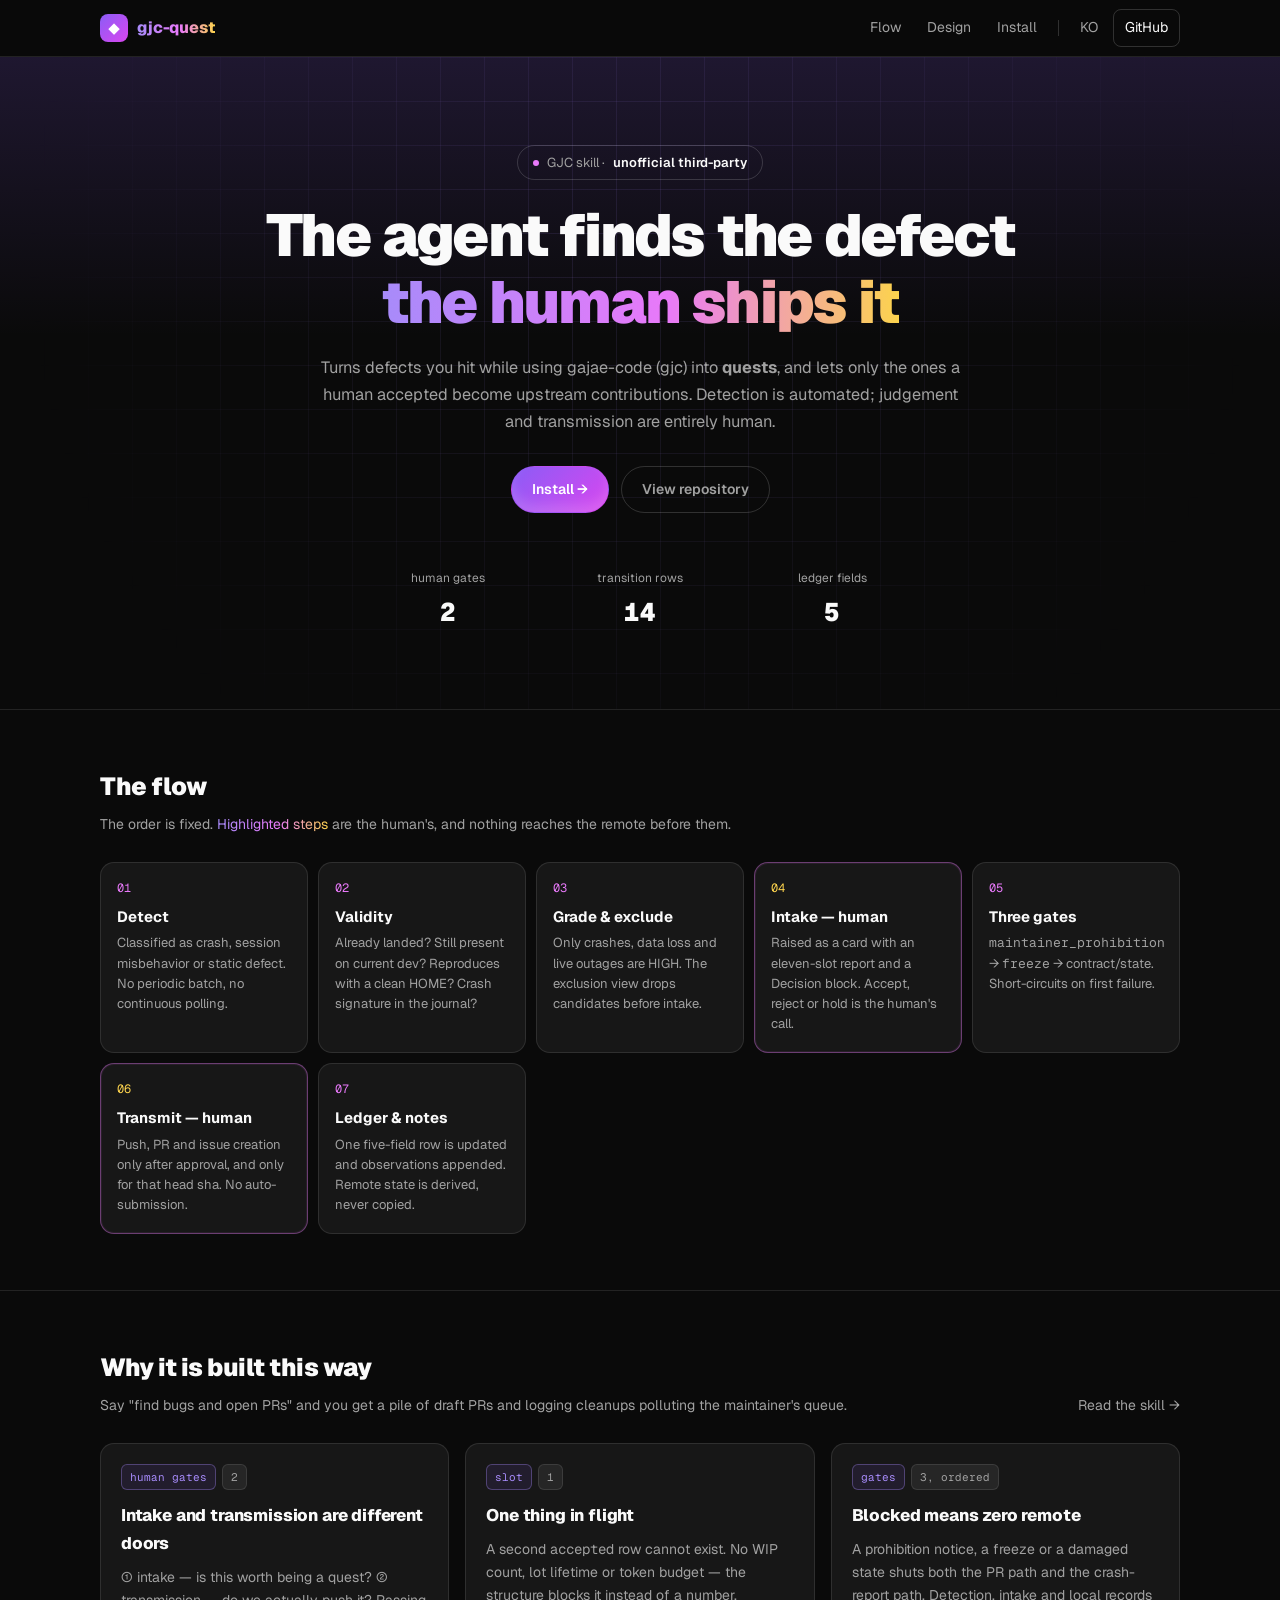
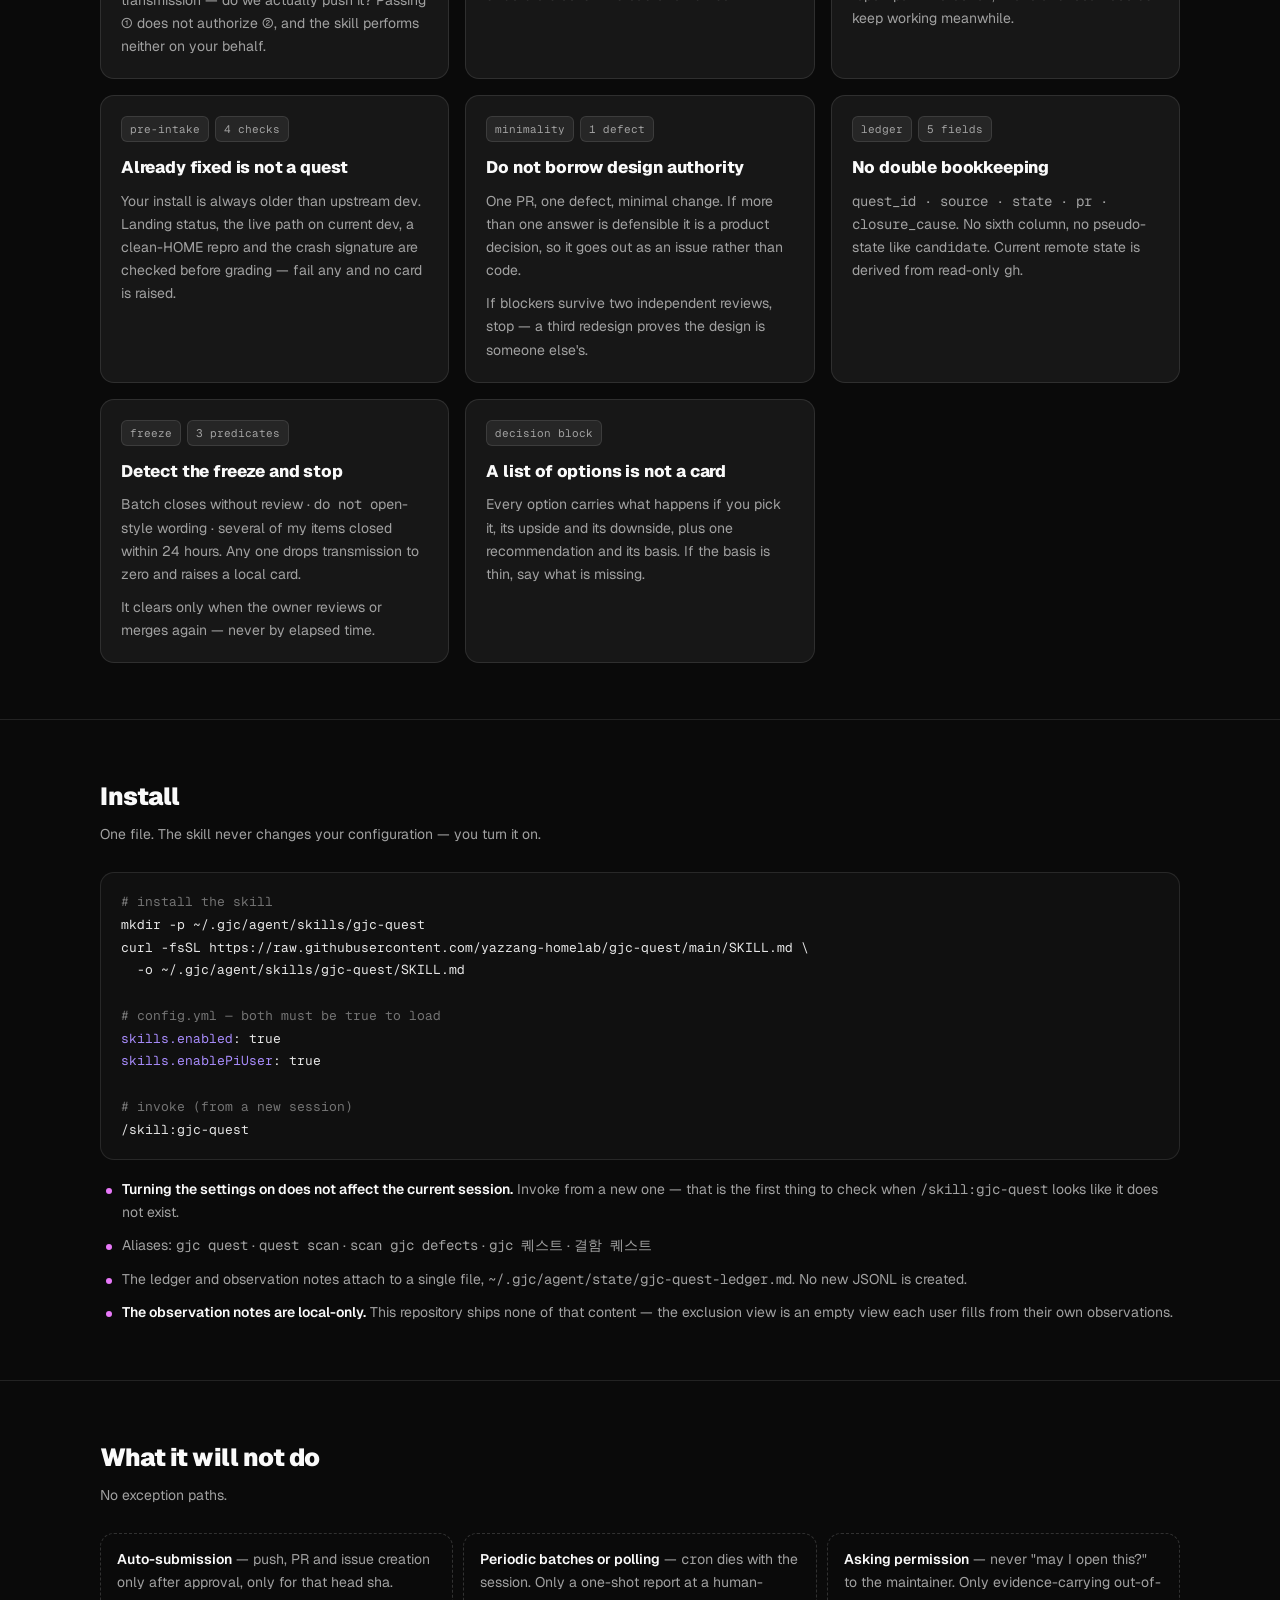
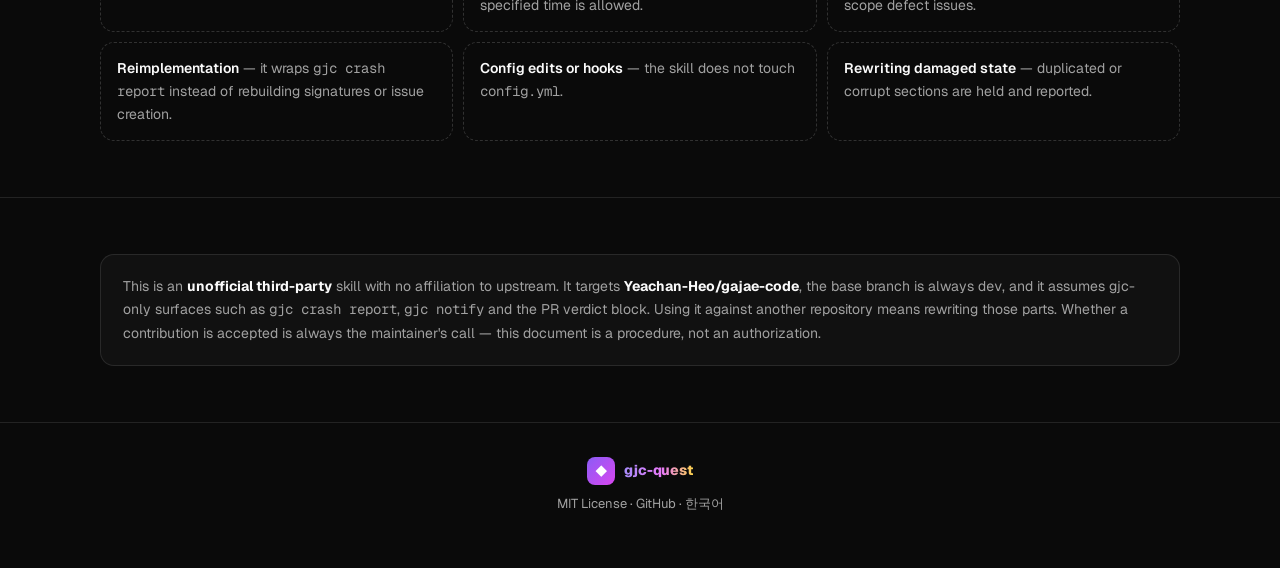
==== site/en/index.html @ 893138f9 "영문 README 추가, 소개 사이트(ko/en)와 Pages 배포 워크플로 추가" ====
<!DOCTYPE html>
<html lang="en">
<head>
<meta charset="utf-8" />
<meta name="viewport" content="width=device-width, initial-scale=1" />
<title>gjc-quest — the agent finds the defect, the human ships it</title>
<meta name="description" content="A GJC skill that turns defects you hit while using gajae-code (gjc) into quests, and lets only the ones a human accepted become upstream contributions. Detection is automated, judgement and transmission are human." />
<link rel="canonical" href="https://yazzang-homelab.github.io/gjc-quest/en/" />
<meta property="og:type" content="website" />
<meta property="og:title" content="gjc-quest" />
<meta property="og:description" content="The agent finds the defect, the human ships it." />
<meta property="og:url" content="https://yazzang-homelab.github.io/gjc-quest/en/" />
<link rel="icon" href="../favicon.svg" type="image/svg+xml" />
<link rel="preconnect" href="https://fonts.googleapis.com" />
<link rel="preconnect" href="https://fonts.gstatic.com" crossorigin />
<link href="https://fonts.googleapis.com/css2?family=Geist:wght@400;600;700;800;900&family=Geist+Mono:wght@400;500&display=swap" rel="stylesheet" />
<link rel="stylesheet" href="../styles.css" />
</head>
<body>

<nav class="nav">
  <div class="nav-in">
    <a class="brand" href="#top">
      <span class="brand-mark">◆</span>
      <span class="grad">gjc-quest</span>
    </a>
    <div class="nav-links">
      <a href="#flow">Flow</a>
      <a href="#why" class="hide-sm">Design</a>
      <a href="#install">Install</a>
      <span class="nav-sep"></span>
      <a href="../">KO</a>
      <a class="ghost" href="https://github.com/yazzang-homelab/gjc-quest">GitHub</a>
    </div>
  </div>
</nav>

<header class="hero" id="top">
  <div class="hero-grid"></div>
  <div class="hero-glow"></div>
  <div class="hero-in">
    <span class="pill"><span class="dot"></span> GJC skill · <b>unofficial third-party</b></span>
    <h1>The agent finds the defect<br /><span class="grad">the human ships it</span></h1>
    <p class="lede">
      Turns defects you hit while using gajae-code (gjc) into <b>quests</b>, and lets only the
      ones a human accepted become upstream contributions. Detection is automated; judgement
      and transmission are entirely human.
    </p>
    <div class="cta">
      <a class="btn btn-primary" href="#install">Install →</a>
      <a class="btn btn-ghost" href="https://github.com/yazzang-homelab/gjc-quest">View repository</a>
    </div>
    <div class="stats">
      <div>
        <div class="stat-k">human gates</div>
        <div class="stat-v tabular">2</div>
      </div>
      <div>
        <div class="stat-k">transition rows</div>
        <div class="stat-v tabular">14</div>
      </div>
      <div>
        <div class="stat-k">ledger fields</div>
        <div class="stat-v tabular">5</div>
      </div>
    </div>
  </div>
</header>

<section class="band" id="flow">
  <div class="sec">
    <div class="sec-head">
      <div>
        <h2>The flow</h2>
        <p>The order is fixed. <span class="grad">Highlighted steps</span> are the human's, and nothing reaches the remote before them.</p>
      </div>
    </div>
    <div class="flow">
      <div class="step">
        <div class="n">01</div>
        <h3>Detect</h3>
        <p>Classified as crash, session misbehavior or static defect. No periodic batch, no continuous polling.</p>
      </div>
      <div class="step">
        <div class="n">02</div>
        <h3>Validity</h3>
        <p>Already landed? Still present on current dev? Reproduces with a clean HOME? Crash signature in the journal?</p>
      </div>
      <div class="step">
        <div class="n">03</div>
        <h3>Grade &amp; exclude</h3>
        <p>Only crashes, data loss and live outages are HIGH. The exclusion view drops candidates before intake.</p>
      </div>
      <div class="step human">
        <div class="n">04</div>
        <h3>Intake — human</h3>
        <p>Raised as a card with an eleven-slot report and a Decision block. Accept, reject or hold is the human's call.</p>
      </div>
      <div class="step">
        <div class="n">05</div>
        <h3>Three gates</h3>
        <p><span class="mono">maintainer_prohibition</span> → <span class="mono">freeze</span> → contract/state. Short-circuits on first failure.</p>
      </div>
      <div class="step human">
        <div class="n">06</div>
        <h3>Transmit — human</h3>
        <p>Push, PR and issue creation only after approval, and only for that head sha. No auto-submission.</p>
      </div>
      <div class="step">
        <div class="n">07</div>
        <h3>Ledger &amp; notes</h3>
        <p>One five-field row is updated and observations appended. Remote state is derived, never copied.</p>
      </div>
    </div>
  </div>
</section>

<section class="band" id="why">
  <div class="sec">
    <div class="sec-head">
      <div>
        <h2>Why it is built this way</h2>
        <p>Say "find bugs and open PRs" and you get a pile of draft PRs and logging cleanups polluting the maintainer's queue.</p>
      </div>
      <a href="https://github.com/yazzang-homelab/gjc-quest/blob/main/SKILL.md">Read the skill →</a>
    </div>
    <div class="cards">
      <div class="card">
        <div class="badges"><span class="badge hot">human gates</span><span class="badge">2</span></div>
        <h3>Intake and transmission are different doors</h3>
        <p>① intake — is this worth being a quest? ② transmission — do we actually push it? Passing ① does not authorize ②, and the skill performs neither on your behalf.</p>
      </div>
      <div class="card">
        <div class="badges"><span class="badge hot">slot</span><span class="badge">1</span></div>
        <h3>One thing in flight</h3>
        <p>A second <span class="mono">accepted</span> row cannot exist. No WIP count, lot lifetime or token budget — the structure blocks it instead of a number.</p>
      </div>
      <div class="card">
        <div class="badges"><span class="badge hot">gates</span><span class="badge">3, ordered</span></div>
        <h3>Blocked means zero remote</h3>
        <p>A prohibition notice, a freeze or a damaged state shuts both the PR path and the crash-report path. Detection, intake and local records keep working meanwhile.</p>
      </div>
      <div class="card">
        <div class="badges"><span class="badge">pre-intake</span><span class="badge">4 checks</span></div>
        <h3>Already fixed is not a quest</h3>
        <p>Your install is always older than upstream <span class="mono">dev</span>. Landing status, the live path on current dev, a clean-HOME repro and the crash signature are checked before grading — fail any and no card is raised.</p>
      </div>
      <div class="card">
        <div class="badges"><span class="badge">minimality</span><span class="badge">1 defect</span></div>
        <h3>Do not borrow design authority</h3>
        <p>One PR, one defect, minimal change. If more than one answer is defensible it is a product decision, so it goes out as an issue rather than code.</p>
        <p>If blockers survive two independent reviews, stop — a third redesign proves the design is someone else's.</p>
      </div>
      <div class="card">
        <div class="badges"><span class="badge">ledger</span><span class="badge">5 fields</span></div>
        <h3>No double bookkeeping</h3>
        <p><span class="mono">quest_id · source · state · pr · closure_cause</span>. No sixth column, no pseudo-state like <span class="mono">candidate</span>. Current remote state is derived from read-only <span class="mono">gh</span>.</p>
      </div>
      <div class="card">
        <div class="badges"><span class="badge">freeze</span><span class="badge">3 predicates</span></div>
        <h3>Detect the freeze and stop</h3>
        <p>Batch closes without review · <span class="mono">do not open</span>-style wording · several of my items closed within 24 hours. Any one drops transmission to zero and raises a local card.</p>
        <p>It clears only when the owner reviews or merges again — never by elapsed time.</p>
      </div>
      <div class="card">
        <div class="badges"><span class="badge">decision block</span></div>
        <h3>A list of options is not a card</h3>
        <p>Every option carries what happens if you pick it, its upside and its downside, plus one recommendation and its basis. If the basis is thin, say what is missing.</p>
      </div>
    </div>
  </div>
</section>

<section class="band" id="install">
  <div class="sec">
    <div class="sec-head">
      <div>
        <h2>Install</h2>
        <p>One file. The skill never changes your configuration — you turn it on.</p>
      </div>
    </div>
<pre><span class="c"># install the skill</span>
mkdir -p ~/.gjc/agent/skills/gjc-quest
curl -fsSL https://raw.githubusercontent.com/yazzang-homelab/gjc-quest/main/SKILL.md \
  -o ~/.gjc/agent/skills/gjc-quest/SKILL.md

<span class="c"># config.yml — both must be true to load</span>
<span class="k">skills.enabled</span>: true
<span class="k">skills.enablePiUser</span>: true

<span class="c"># invoke (from a new session)</span>
/skill:gjc-quest</pre>
    <ul class="notes">
      <li><b>Turning the settings on does not affect the current session.</b> Invoke from a new one — that is the first thing to check when <span class="mono">/skill:gjc-quest</span> looks like it does not exist.</li>
      <li>Aliases: <span class="mono">gjc quest</span> · <span class="mono">quest scan</span> · <span class="mono">scan gjc defects</span> · <span class="mono">gjc 퀘스트</span> · <span class="mono">결함 퀘스트</span></li>
      <li>The ledger and observation notes attach to a single file, <span class="mono">~/.gjc/agent/state/gjc-quest-ledger.md</span>. No new JSONL is created.</li>
      <li><b>The observation notes are local-only.</b> This repository ships none of that content — the exclusion view is an empty view each user fills from their own observations.</li>
    </ul>
  </div>
</section>

<section class="band">
  <div class="sec">
    <div class="sec-head">
      <div>
        <h2>What it will not do</h2>
        <p>No exception paths.</p>
      </div>
    </div>
    <div class="nope">
      <div><b>Auto-submission</b> — push, PR and issue creation only after approval, only for that head sha.</div>
      <div><b>Periodic batches or polling</b> — <span class="mono">cron</span> dies with the session. Only a one-shot report at a human-specified time is allowed.</div>
      <div><b>Asking permission</b> — never "may I open this?" to the maintainer. Only evidence-carrying out-of-scope defect issues.</div>
      <div><b>Reimplementation</b> — it wraps <span class="mono">gjc crash report</span> instead of rebuilding signatures or issue creation.</div>
      <div><b>Config edits or hooks</b> — the skill does not touch <span class="mono">config.yml</span>.</div>
      <div><b>Rewriting damaged state</b> — duplicated or corrupt sections are held and reported.</div>
    </div>
  </div>
</section>

<section class="band">
  <div class="sec">
    <div class="disclaim">
      This is an <b>unofficial third-party</b> skill with no affiliation to upstream.
      It targets <b>Yeachan-Heo/gajae-code</b>, the base branch is always <span class="mono">dev</span>,
      and it assumes gjc-only surfaces such as <span class="mono">gjc crash report</span>,
      <span class="mono">gjc notify</span> and the PR verdict block.
      Using it against another repository means rewriting those parts.
      Whether a contribution is accepted is always the maintainer's call — this document is a
      procedure, not an authorization.
    </div>
  </div>
</section>

<footer>
  <div class="brand"><span class="brand-mark">◆</span> <span class="grad">gjc-quest</span></div>
  MIT License · <a href="https://github.com/yazzang-homelab/gjc-quest">GitHub</a> ·
  <a href="../">한국어</a>
</footer>

</body>
</html>
---- site/styles.css ----
/* gjc-quest — intro site
   Visual language: dark neutral base, violet→fuchsia→amber gradient accents,
   Geist / Geist Mono, blurred sticky nav, masked grid backdrop. */

:root {
  --background: #0a0a0a;
  --foreground: #fafafa;
  --card: #171717;
  --muted: #262626;
  --muted-foreground: #a1a1a1;
  --border: rgba(255, 255, 255, 0.1);
  --border-strong: rgba(255, 255, 255, 0.16);
  --violet: #a78bfa;
  --fuchsia: #e879f9;
  --amber: #fcd34d;
  --radius: 14px;
  --sans: "Geist", ui-sans-serif, system-ui, -apple-system, "Segoe UI", Roboto,
    "Apple SD Gothic Neo", "Malgun Gothic", "Noto Sans KR", sans-serif;
  --mono: "Geist Mono", ui-monospace, SFMono-Regular, Menlo, Consolas, monospace;
}

* { box-sizing: border-box; }

html { scroll-behavior: smooth; }

body {
  margin: 0;
  background: var(--background);
  color: var(--foreground);
  font-family: var(--sans);
  font-size: 16px;
  line-height: 1.65;
  -webkit-font-smoothing: antialiased;
  text-rendering: optimizeLegibility;
}

a { color: inherit; text-decoration: none; }

code, pre, .mono, .tabular { font-family: var(--mono); }

.wrap { margin: 0 auto; max-width: 1120px; padding: 0 20px; }

.grad {
  background: linear-gradient(to right, var(--violet), var(--fuchsia) 55%, var(--amber));
  -webkit-background-clip: text;
  background-clip: text;
  color: transparent;
}

/* ---------- nav ---------- */

.nav {
  position: sticky;
  top: 0;
  z-index: 50;
  width: 100%;
  border-bottom: 1px solid var(--border);
  background: rgba(10, 10, 10, 0.72);
  backdrop-filter: blur(14px);
  -webkit-backdrop-filter: blur(14px);
}
.nav-in {
  margin: 0 auto;
  display: flex;
  height: 56px;
  max-width: 1120px;
  align-items: center;
  gap: 22px;
  padding: 0 20px;
}
.brand { display: flex; align-items: center; gap: 9px; font-weight: 800; letter-spacing: -0.01em; }
.brand-mark {
  display: grid;
  place-items: center;
  width: 28px;
  height: 28px;
  border-radius: 8px;
  background: linear-gradient(135deg, #8b5cf6, #d946ef);
  color: #fff;
  font-size: 15px;
}
.nav-links { display: flex; align-items: center; gap: 4px; margin-left: auto; font-size: 14px; }
.nav-links a {
  padding: 6px 11px;
  border-radius: 8px;
  color: var(--muted-foreground);
  transition: color 0.15s ease, background 0.15s ease;
}
.nav-links a:hover { color: var(--foreground); background: var(--muted); }
.nav-links a.ghost { border: 1px solid var(--border-strong); color: var(--foreground); }
.nav-sep { width: 1px; height: 16px; background: var(--border-strong); margin: 0 6px; }

/* ---------- hero ---------- */

.hero { position: relative; overflow: hidden; border-bottom: 1px solid var(--border); }
.hero-grid {
  pointer-events: none;
  position: absolute;
  inset: 0;
  background-image:
    linear-gradient(to right, rgba(167, 139, 250, 0.12) 1px, transparent 1px),
    linear-gradient(to bottom, rgba(167, 139, 250, 0.12) 1px, transparent 1px);
  background-size: 44px 44px;
  -webkit-mask-image: radial-gradient(620px circle at 50% 30%, #fff, transparent);
  mask-image: radial-gradient(620px circle at 50% 30%, #fff, transparent);
}
.hero-glow {
  pointer-events: none;
  position: absolute;
  inset: 0 0 auto 0;
  height: 280px;
  background: linear-gradient(to bottom, rgba(139, 92, 246, 0.16), transparent);
}
.hero-in { position: relative; margin: 0 auto; max-width: 1120px; padding: 88px 20px 76px; text-align: center; }

.pill {
  display: inline-flex;
  align-items: center;
  gap: 8px;
  margin-bottom: 22px;
  padding: 6px 15px;
  border: 1px solid var(--border-strong);
  border-radius: 999px;
  font-size: 13px;
  color: var(--muted-foreground);
}
.pill b { color: var(--foreground); font-weight: 600; }
.pill .dot { width: 6px; height: 6px; border-radius: 999px; background: var(--fuchsia); }

h1 {
  margin: 0 auto;
  max-width: 860px;
  font-size: clamp(2.1rem, 6vw, 3.7rem);
  font-weight: 900;
  line-height: 1.12;
  letter-spacing: -0.03em;
}
.lede {
  margin: 20px auto 0;
  max-width: 640px;
  color: var(--muted-foreground);
  font-size: 1.02rem;
}
.cta { margin-top: 30px; display: flex; justify-content: center; align-items: center; gap: 12px; flex-wrap: wrap; }
.btn {
  display: inline-flex;
  align-items: center;
  gap: 8px;
  padding: 11px 20px;
  border-radius: 999px;
  font-size: 14px;
  font-weight: 600;
  border: 1px solid transparent;
  transition: transform 0.15s ease, box-shadow 0.15s ease, background 0.15s ease, color 0.15s ease;
}
.btn-primary {
  background: linear-gradient(135deg, #8b5cf6, #d946ef);
  color: #fff;
  box-shadow: inset 0 -8px 12px rgba(255, 255, 255, 0.14);
}
.btn-primary:hover { transform: translateY(-1px); box-shadow: inset 0 -6px 12px rgba(255, 255, 255, 0.24), 0 8px 26px rgba(168, 85, 247, 0.3); }
.btn-ghost { border-color: var(--border-strong); color: var(--muted-foreground); }
.btn-ghost:hover { background: var(--muted); color: var(--foreground); }

.stats { margin: 56px auto 0; display: grid; max-width: 560px; grid-template-columns: repeat(3, 1fr); gap: 16px; }
.stat-k { font-size: 12px; color: var(--muted-foreground); }
.stat-v { margin-top: 2px; font-size: 1.6rem; font-weight: 900; letter-spacing: 0.02em; }
.stat-v .unit { margin-left: 3px; font-size: 0.95rem; font-weight: 700; color: var(--muted-foreground); }

/* ---------- sections ---------- */

section.band { border-bottom: 1px solid var(--border); }
.sec { margin: 0 auto; max-width: 1120px; padding: 56px 20px; }
.sec-head { display: flex; align-items: flex-end; justify-content: space-between; gap: 16px; margin-bottom: 26px; }
.sec-head h2 { margin: 0; font-size: 1.55rem; font-weight: 900; letter-spacing: -0.02em; }
.sec-head p { margin: 6px 0 0; font-size: 14px; color: var(--muted-foreground); }
.sec-head a { font-size: 14px; color: var(--muted-foreground); white-space: nowrap; }
.sec-head a:hover { color: var(--foreground); }

.flow { display: grid; gap: 10px; grid-template-columns: repeat(auto-fit, minmax(180px, 1fr)); }
.step {
  position: relative;
  border: 1px solid var(--border);
  border-radius: var(--radius);
  background: var(--card);
  padding: 16px 16px 18px;
}
.step .n {
  font-family: var(--mono);
  font-size: 12px;
  color: var(--fuchsia);
}
.step h3 { margin: 6px 0 4px; font-size: 15px; font-weight: 700; }
.step p { margin: 0; font-size: 13px; color: var(--muted-foreground); line-height: 1.55; }
.step.human { border-color: rgba(232, 121, 249, 0.4); box-shadow: 0 0 0 1px rgba(232, 121, 249, 0.08) inset; }
.step.human .n { color: var(--amber); }

.cards { display: grid; gap: 16px; grid-template-columns: repeat(auto-fit, minmax(310px, 1fr)); }
.card {
  border: 1px solid var(--border);
  border-radius: var(--radius);
  background: var(--card);
  padding: 20px;
  transition: border-color 0.15s ease, transform 0.15s ease;
}
.card:hover { border-color: var(--border-strong); transform: translateY(-2px); }
.card .badges { display: flex; gap: 6px; margin-bottom: 12px; flex-wrap: wrap; }
.badge {
  font-family: var(--mono);
  font-size: 11px;
  padding: 3px 8px;
  border-radius: 6px;
  background: var(--muted);
  color: var(--muted-foreground);
  border: 1px solid var(--border);
}
.badge.hot { color: var(--violet); border-color: rgba(167, 139, 250, 0.35); background: rgba(139, 92, 246, 0.1); }
.card h3 { margin: 0 0 8px; font-size: 1.05rem; font-weight: 800; letter-spacing: -0.01em; }
.card p { margin: 0; font-size: 14px; color: var(--muted-foreground); }
.card p + p { margin-top: 10px; }

pre {
  margin: 0;
  overflow-x: auto;
  border: 1px solid var(--border);
  border-radius: var(--radius);
  background: #101010;
  padding: 18px 20px;
  font-size: 13px;
  line-height: 1.75;
  color: #e5e5e5;
}
pre .c { color: #737373; }
pre .k { color: var(--violet); }

.notes { margin: 18px 0 0; padding: 0; list-style: none; display: grid; gap: 10px; }
.notes li { position: relative; padding-left: 22px; font-size: 14px; color: var(--muted-foreground); }
.notes li::before {
  content: "";
  position: absolute;
  left: 6px;
  top: 10px;
  width: 6px;
  height: 6px;
  border-radius: 999px;
  background: var(--fuchsia);
}
.notes li b { color: var(--foreground); font-weight: 600; }

.nope { display: grid; gap: 10px; grid-template-columns: repeat(auto-fit, minmax(280px, 1fr)); }
.nope div {
  border: 1px dashed var(--border-strong);
  border-radius: var(--radius);
  padding: 14px 16px;
  font-size: 14px;
  color: var(--muted-foreground);
}
.nope div b { color: var(--foreground); font-weight: 600; }

.disclaim {
  border: 1px solid var(--border);
  border-radius: var(--radius);
  background: rgba(23, 23, 23, 0.6);
  padding: 20px 22px;
  font-size: 14px;
  color: var(--muted-foreground);
}
.disclaim b { color: var(--foreground); }

footer { padding: 34px 20px 54px; text-align: center; font-size: 13px; color: var(--muted-foreground); }
footer .brand { justify-content: center; margin-bottom: 8px; font-size: 14px; }

@media (max-width: 620px) {
  .nav-links .hide-sm { display: none; }
  .hero-in { padding: 60px 20px 54px; }
  .stats { max-width: 100%; }
  .sec-head { flex-direction: column; align-items: flex-start; }
}
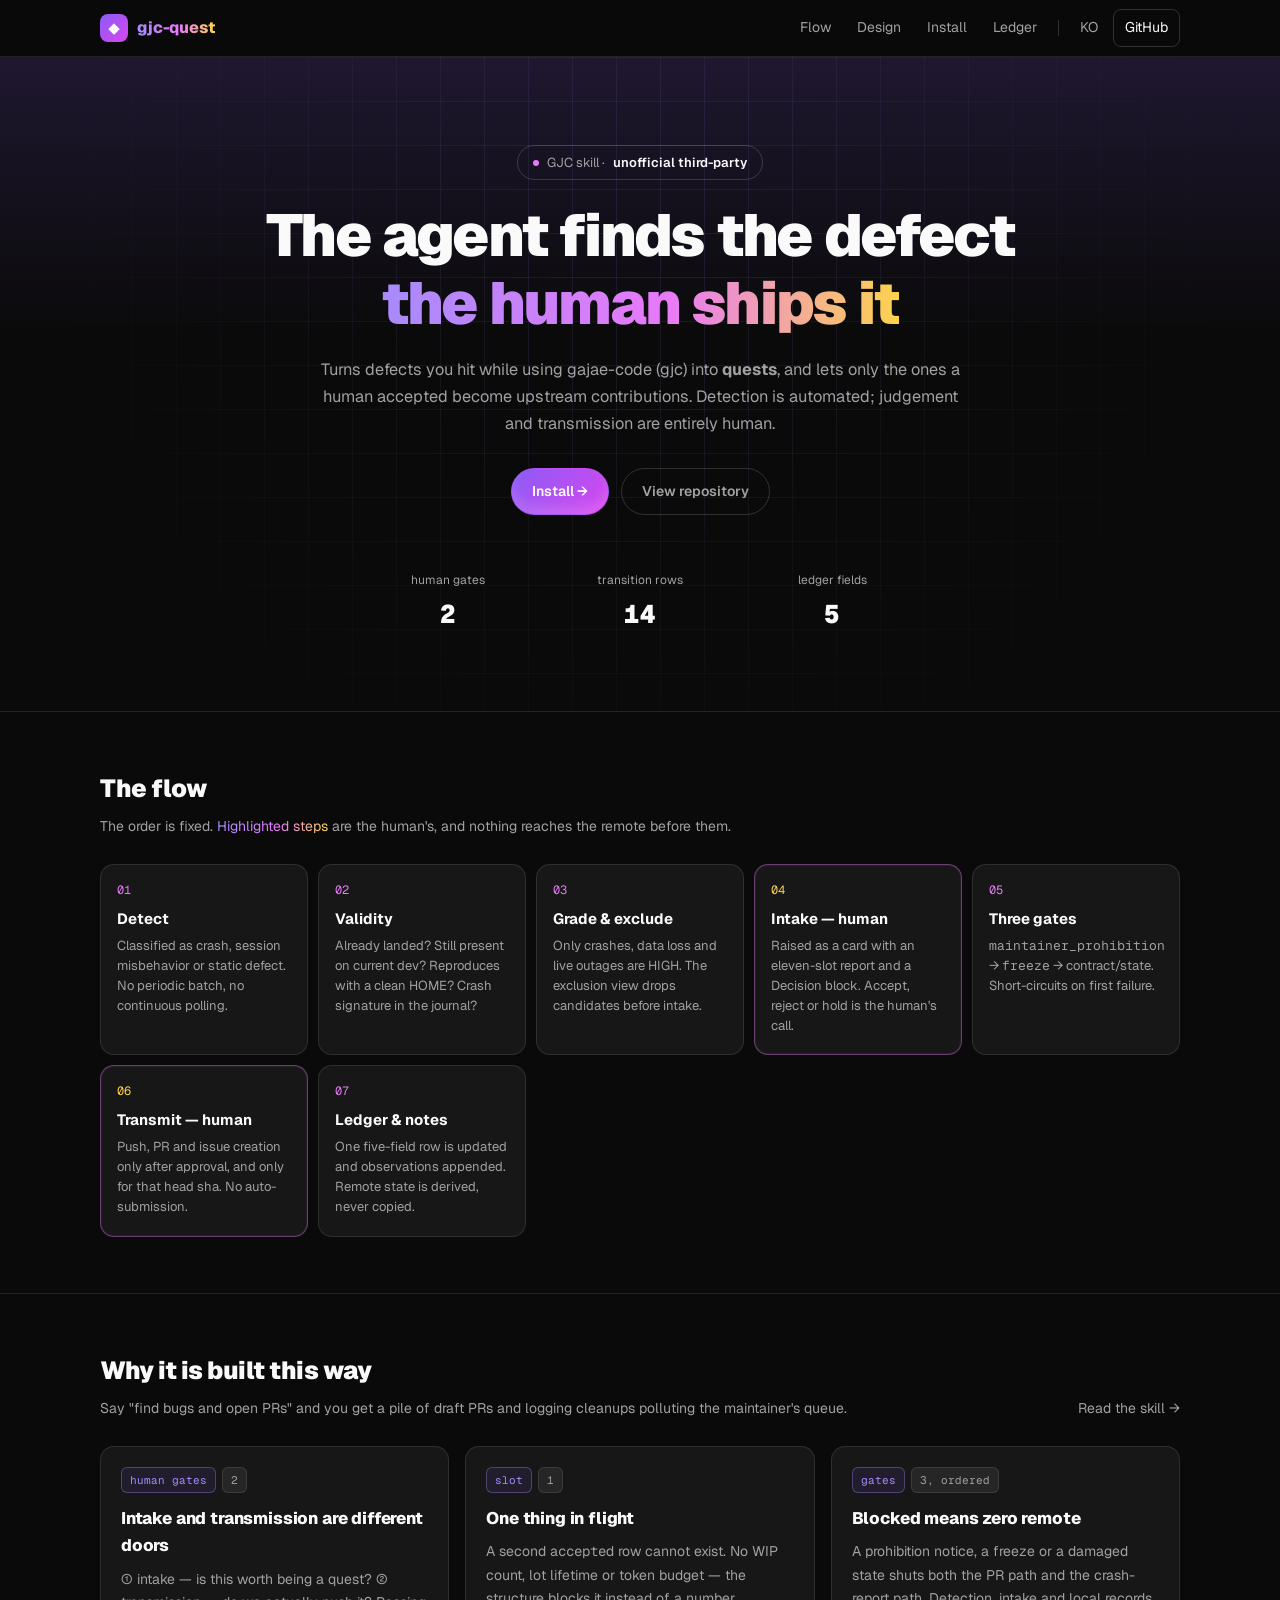
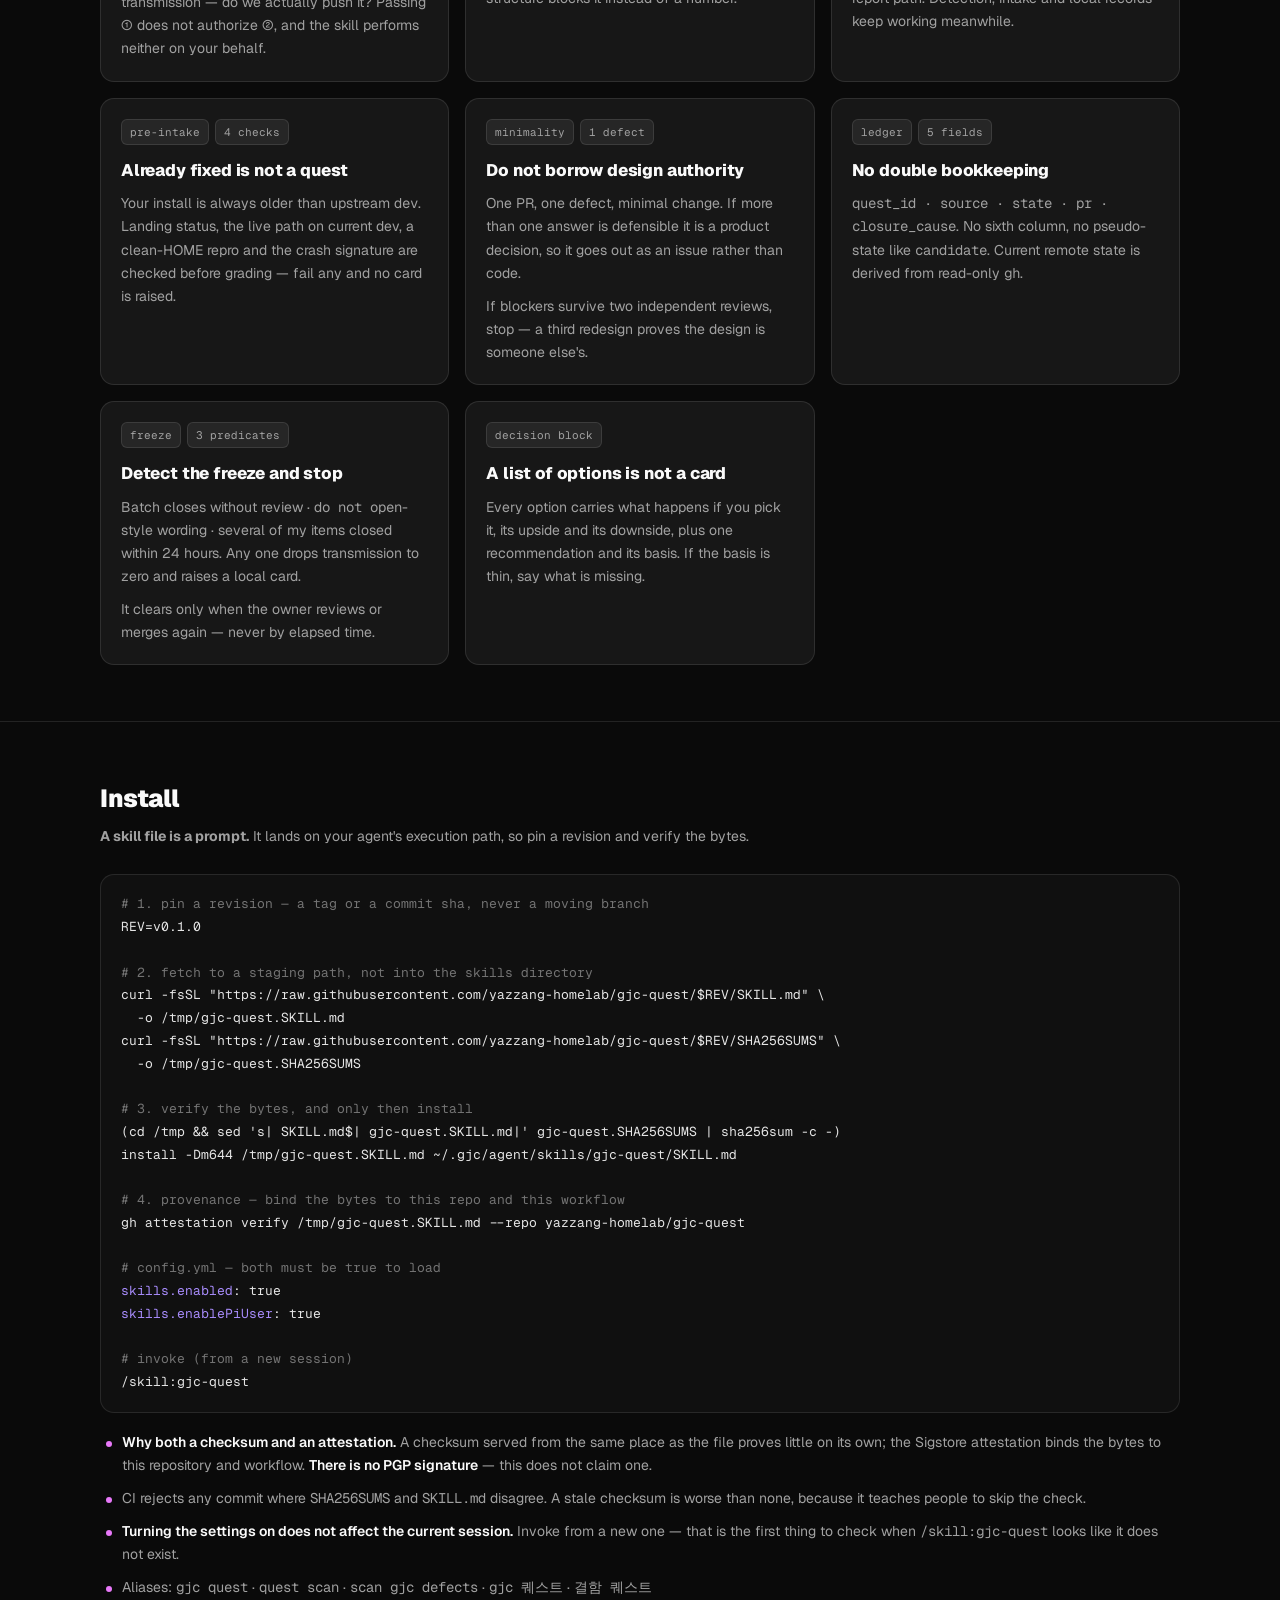
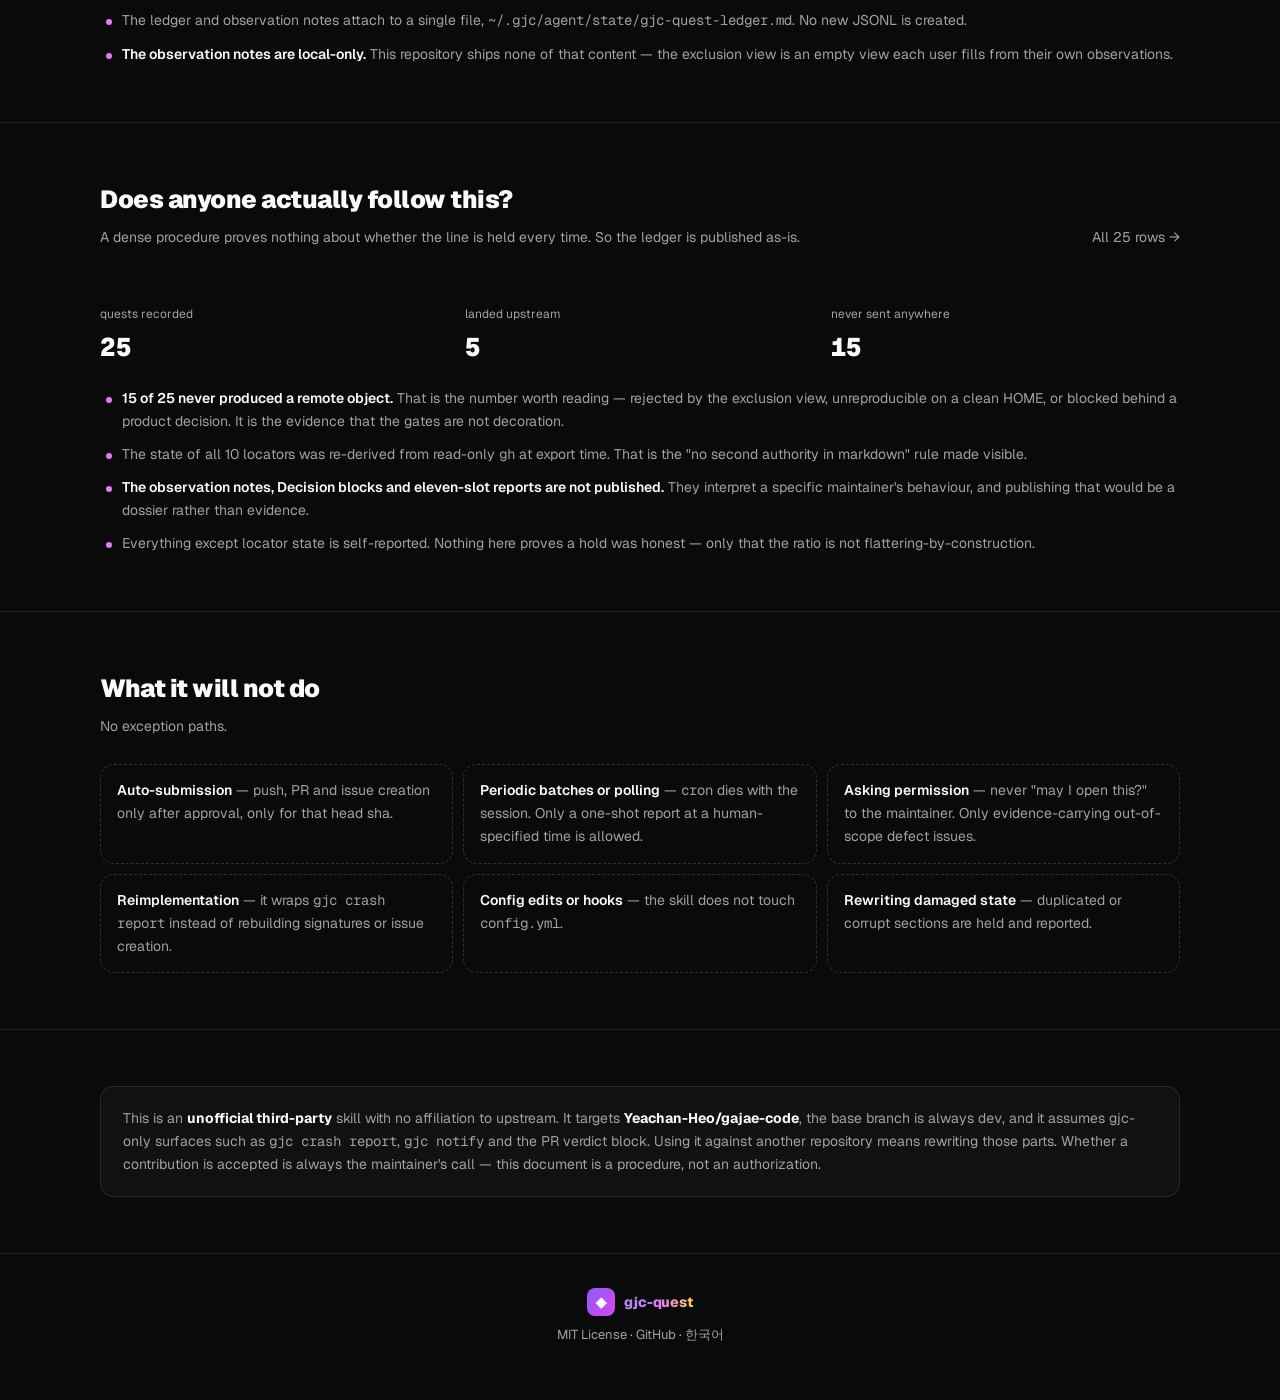
==== commit c6f552b0: "메인테이너 피드백 대응: 설치 공급망 검증과 원장 실물 공개 - SHA256SUMS + Sigstore build provenance attestation(skill.yml), 리" ====
--- a/site/en/index.html
+++ b/site/en/index.html
@@ -25,9 +25,10 @@
       <span class="grad">gjc-quest</span>
     </a>
     <div class="nav-links">
-      <a href="#flow">Flow</a>
-      <a href="#why" class="hide-sm">Design</a>
-      <a href="#install">Install</a>
+      <a href="#flow" class="anchor">Flow</a>
+      <a href="#why" class="anchor hide-sm">Design</a>
+      <a href="#install" class="anchor">Install</a>
+      <a href="#ledger" class="anchor hide-sm">Ledger</a>
       <span class="nav-sep"></span>
       <a href="../">KO</a>
       <a class="ghost" href="https://github.com/yazzang-homelab/gjc-quest">GitHub</a>
@@ -176,13 +177,24 @@
     <div class="sec-head">
       <div>
         <h2>Install</h2>
-        <p>One file. The skill never changes your configuration — you turn it on.</p>
-      </div>
-    </div>
-<pre><span class="c"># install the skill</span>
-mkdir -p ~/.gjc/agent/skills/gjc-quest
-curl -fsSL https://raw.githubusercontent.com/yazzang-homelab/gjc-quest/main/SKILL.md \
-  -o ~/.gjc/agent/skills/gjc-quest/SKILL.md
+        <p><b>A skill file is a prompt.</b> It lands on your agent's execution path, so pin a revision and verify the bytes.</p>
+      </div>
+    </div>
+<pre><span class="c"># 1. pin a revision — a tag or a commit sha, never a moving branch</span>
+REV=v0.1.0
+
+<span class="c"># 2. fetch to a staging path, not into the skills directory</span>
+curl -fsSL "https://raw.githubusercontent.com/yazzang-homelab/gjc-quest/$REV/SKILL.md" \
+  -o /tmp/gjc-quest.SKILL.md
+curl -fsSL "https://raw.githubusercontent.com/yazzang-homelab/gjc-quest/$REV/SHA256SUMS" \
+  -o /tmp/gjc-quest.SHA256SUMS
+
+<span class="c"># 3. verify the bytes, and only then install</span>
+(cd /tmp &amp;&amp; sed 's| SKILL.md$| gjc-quest.SKILL.md|' gjc-quest.SHA256SUMS | sha256sum -c -)
+install -Dm644 /tmp/gjc-quest.SKILL.md ~/.gjc/agent/skills/gjc-quest/SKILL.md
+
+<span class="c"># 4. provenance — bind the bytes to this repo and this workflow</span>
+gh attestation verify /tmp/gjc-quest.SKILL.md --repo yazzang-homelab/gjc-quest
 
 <span class="c"># config.yml — both must be true to load</span>
 <span class="k">skills.enabled</span>: true
@@ -191,10 +203,35 @@
 <span class="c"># invoke (from a new session)</span>
 /skill:gjc-quest</pre>
     <ul class="notes">
+      <li><b>Why both a checksum and an attestation.</b> A checksum served from the same place as the file proves little on its own; the Sigstore attestation binds the bytes to this repository and workflow. <b>There is no PGP signature</b> — this does not claim one.</li>
+      <li>CI rejects any commit where <span class="mono">SHA256SUMS</span> and <span class="mono">SKILL.md</span> disagree. A stale checksum is worse than none, because it teaches people to skip the check.</li>
       <li><b>Turning the settings on does not affect the current session.</b> Invoke from a new one — that is the first thing to check when <span class="mono">/skill:gjc-quest</span> looks like it does not exist.</li>
       <li>Aliases: <span class="mono">gjc quest</span> · <span class="mono">quest scan</span> · <span class="mono">scan gjc defects</span> · <span class="mono">gjc 퀘스트</span> · <span class="mono">결함 퀘스트</span></li>
       <li>The ledger and observation notes attach to a single file, <span class="mono">~/.gjc/agent/state/gjc-quest-ledger.md</span>. No new JSONL is created.</li>
       <li><b>The observation notes are local-only.</b> This repository ships none of that content — the exclusion view is an empty view each user fills from their own observations.</li>
+    </ul>
+  </div>
+</section>
+
+<section class="band" id="ledger">
+  <div class="sec">
+    <div class="sec-head">
+      <div>
+        <h2>Does anyone actually follow this?</h2>
+        <p>A dense procedure proves nothing about whether the line is held every time. So the ledger is published as-is.</p>
+      </div>
+      <a href="https://github.com/yazzang-homelab/gjc-quest/blob/main/LEDGER.md">All 25 rows →</a>
+    </div>
+    <div class="stats" style="max-width:100%">
+      <div><div class="stat-k">quests recorded</div><div class="stat-v tabular">25</div></div>
+      <div><div class="stat-k">landed upstream</div><div class="stat-v tabular">5</div></div>
+      <div><div class="stat-k">never sent anywhere</div><div class="stat-v tabular">15</div></div>
+    </div>
+    <ul class="notes">
+      <li><b>15 of 25 never produced a remote object.</b> That is the number worth reading — rejected by the exclusion view, unreproducible on a clean HOME, or blocked behind a product decision. It is the evidence that the gates are not decoration.</li>
+      <li>The state of all 10 locators was re-derived from read-only <span class="mono">gh</span> at export time. That is the "no second authority in markdown" rule made visible.</li>
+      <li><b>The observation notes, Decision blocks and eleven-slot reports are not published.</b> They interpret a specific maintainer's behaviour, and publishing that would be a dossier rather than evidence.</li>
+      <li>Everything except locator state is self-reported. Nothing here proves a hold was honest — only that the ratio is not flattering-by-construction.</li>
     </ul>
   </div>
 </section>
--- a/site/styles.css
+++ b/site/styles.css
@@ -130,10 +130,11 @@
 h1 {
   margin: 0 auto;
   max-width: 860px;
-  font-size: clamp(2.1rem, 6vw, 3.7rem);
+  font-size: clamp(1.75rem, 6.4vw, 3.7rem);
   font-weight: 900;
-  line-height: 1.12;
+  line-height: 1.14;
   letter-spacing: -0.03em;
+  word-break: keep-all;
 }
 .lede {
   margin: 20px auto 0;
@@ -270,9 +271,23 @@
 footer { padding: 34px 20px 54px; text-align: center; font-size: 13px; color: var(--muted-foreground); }
 footer .brand { justify-content: center; margin-bottom: 8px; font-size: 14px; }
 
+@media (max-width: 760px) {
+  .nav-links .hide-sm { display: none; }
+}
+
+/* The nav is a nowrap flex row, so its min-content width — not the grids — is what
+   forces horizontal overflow on phones. Drop the section anchors and keep the two
+   links that cannot be reached by scrolling. */
 @media (max-width: 620px) {
-  .nav-links .hide-sm { display: none; }
-  .hero-in { padding: 60px 20px 54px; }
-  .stats { max-width: 100%; }
+  .nav-in { gap: 12px; padding: 0 16px; }
+  .nav-links .anchor { display: none; }
+  .nav-sep { display: none; }
+  .wrap, .sec { padding-left: 16px; padding-right: 16px; }
+  .hero-in { padding: 58px 16px 52px; }
+  .stats { max-width: 100%; gap: 10px; }
+  .stat-k { font-size: 11px; }
+  .stat-v { font-size: 1.35rem; }
   .sec-head { flex-direction: column; align-items: flex-start; }
-}
+  .cta { gap: 10px; }
+  pre { padding: 16px; font-size: 12px; }
+}
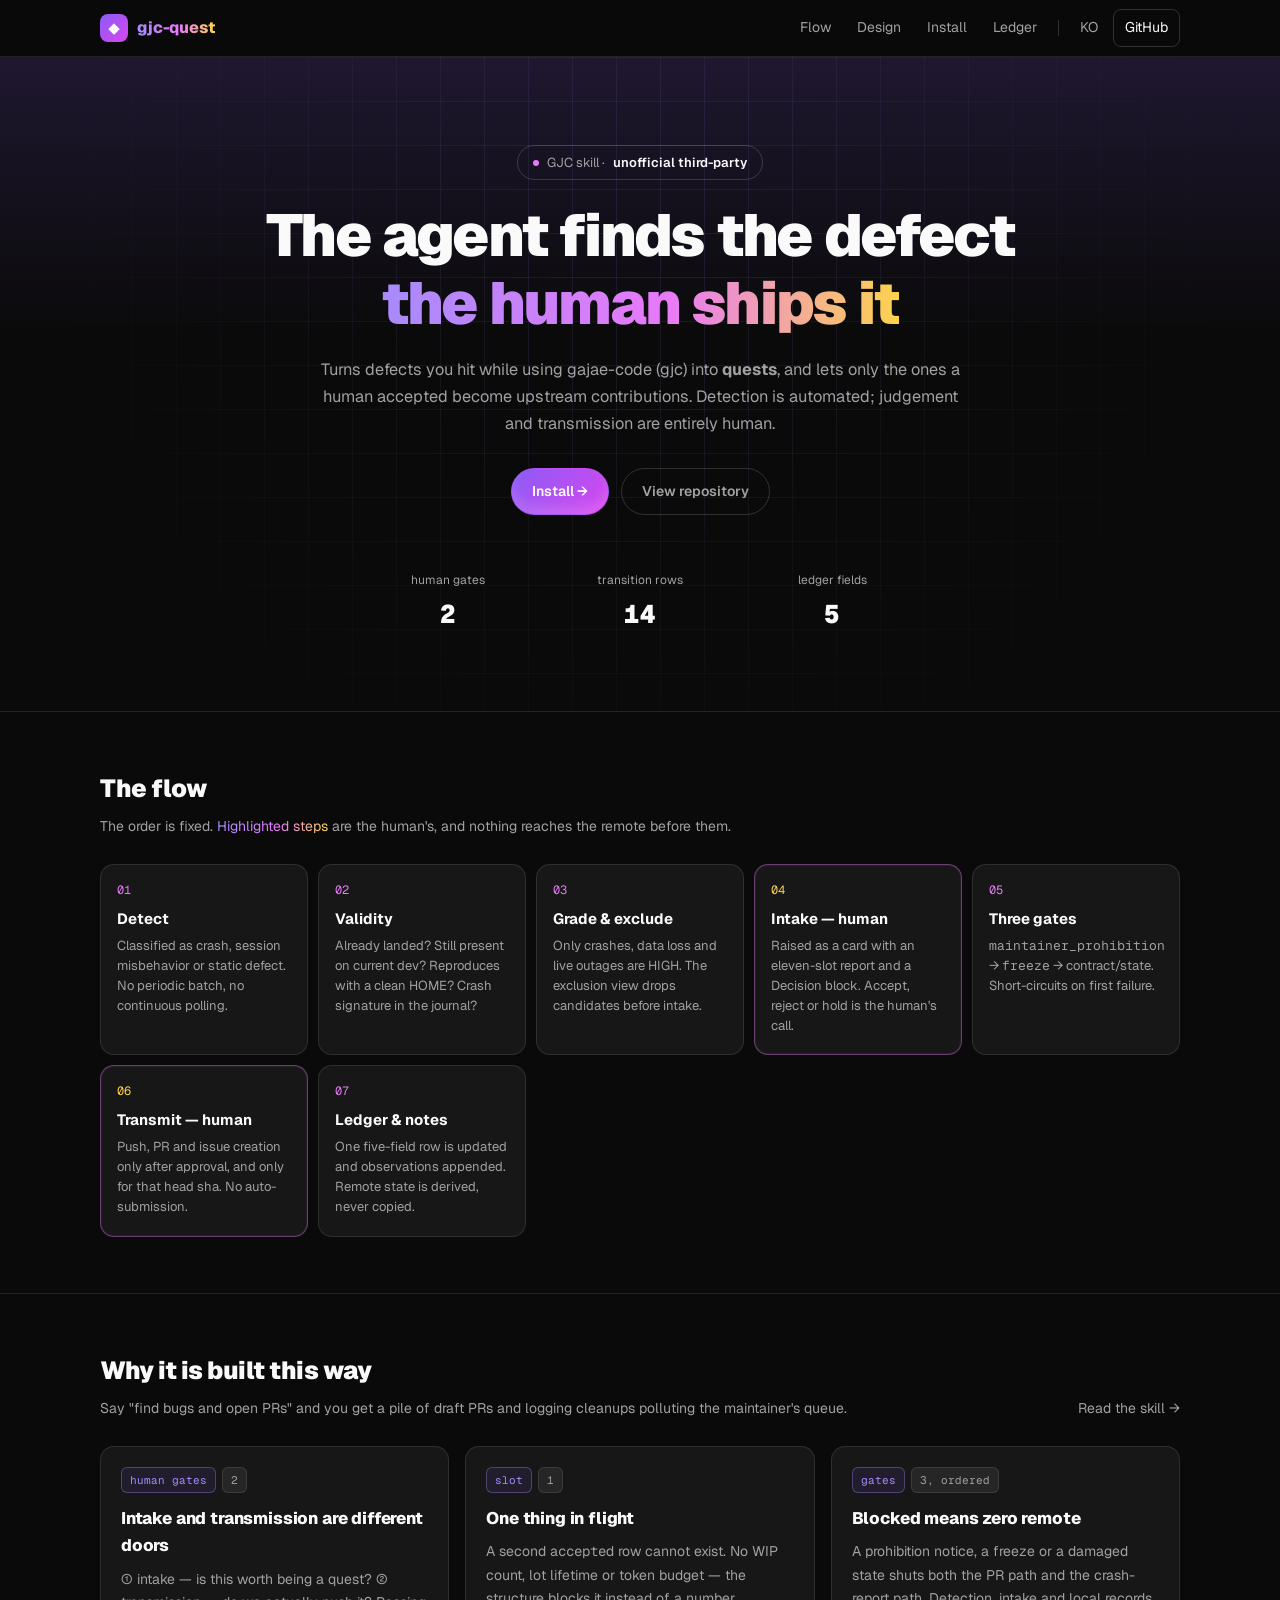
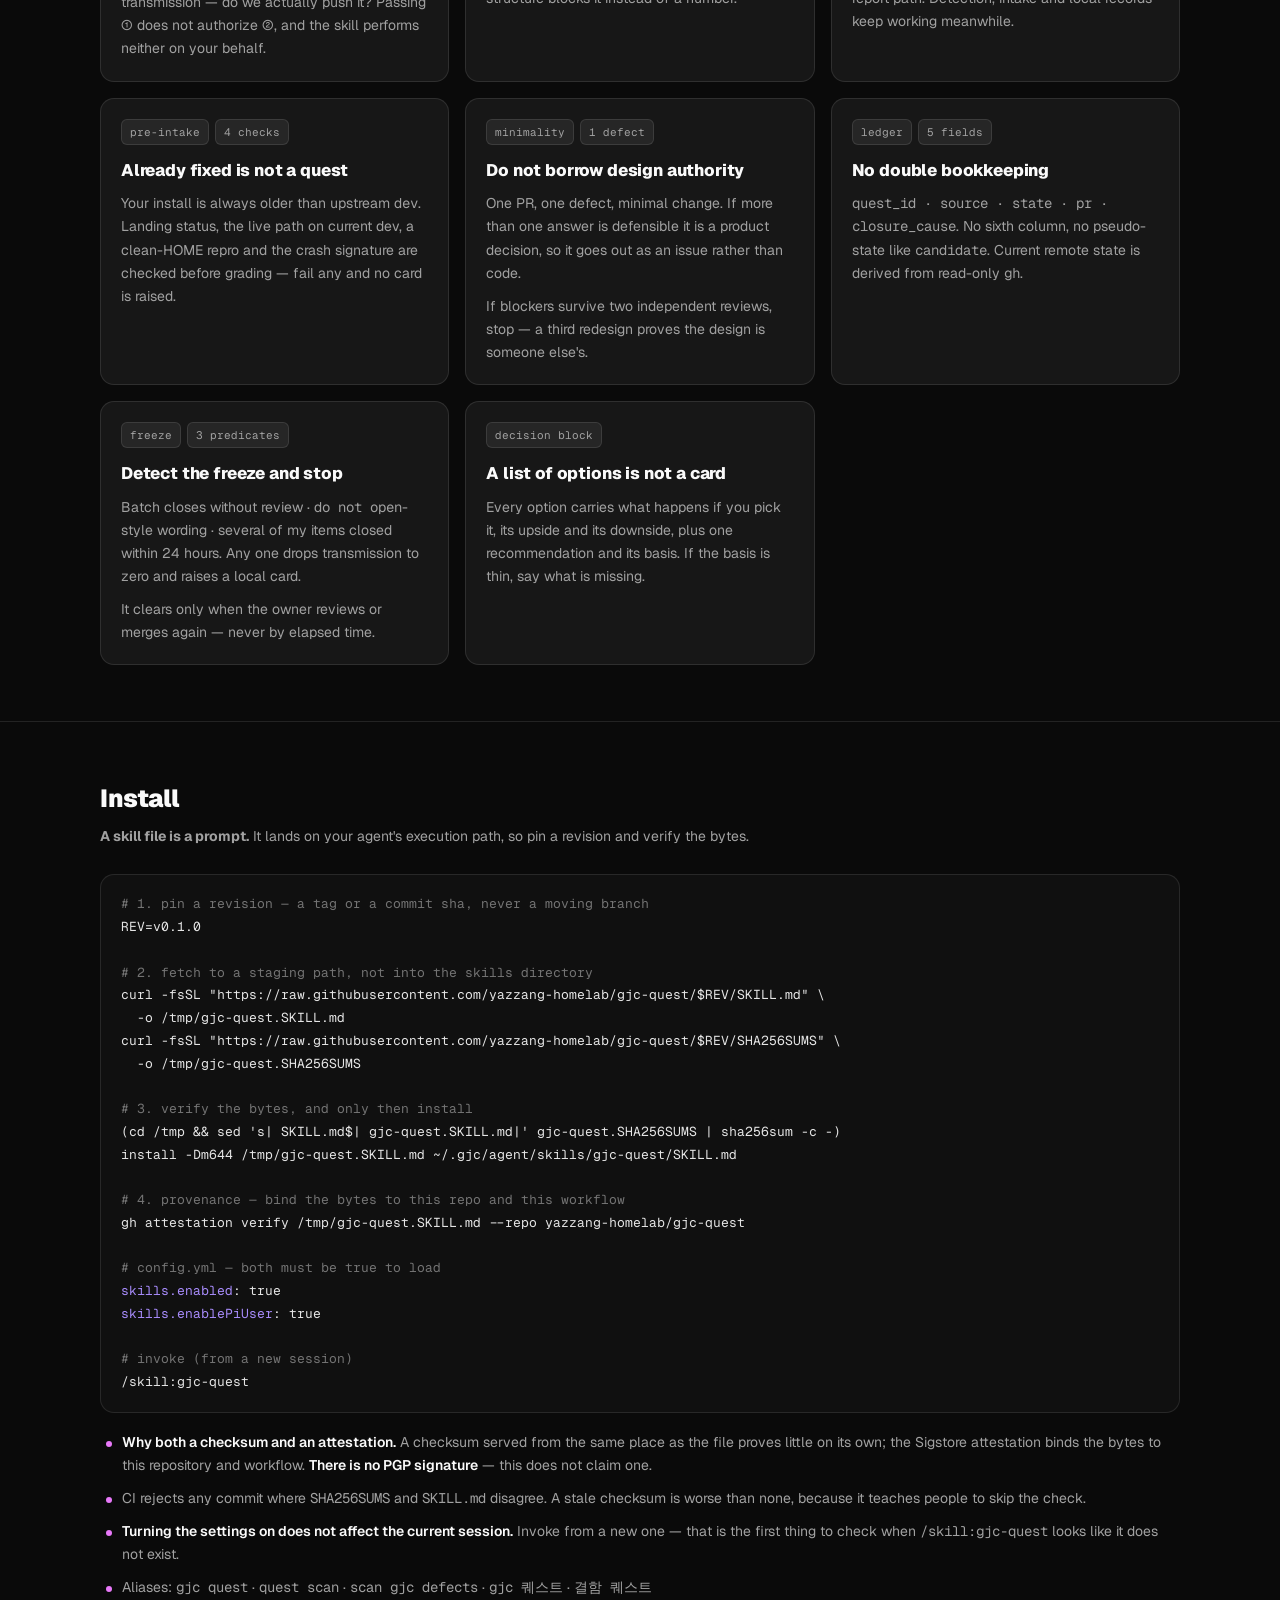
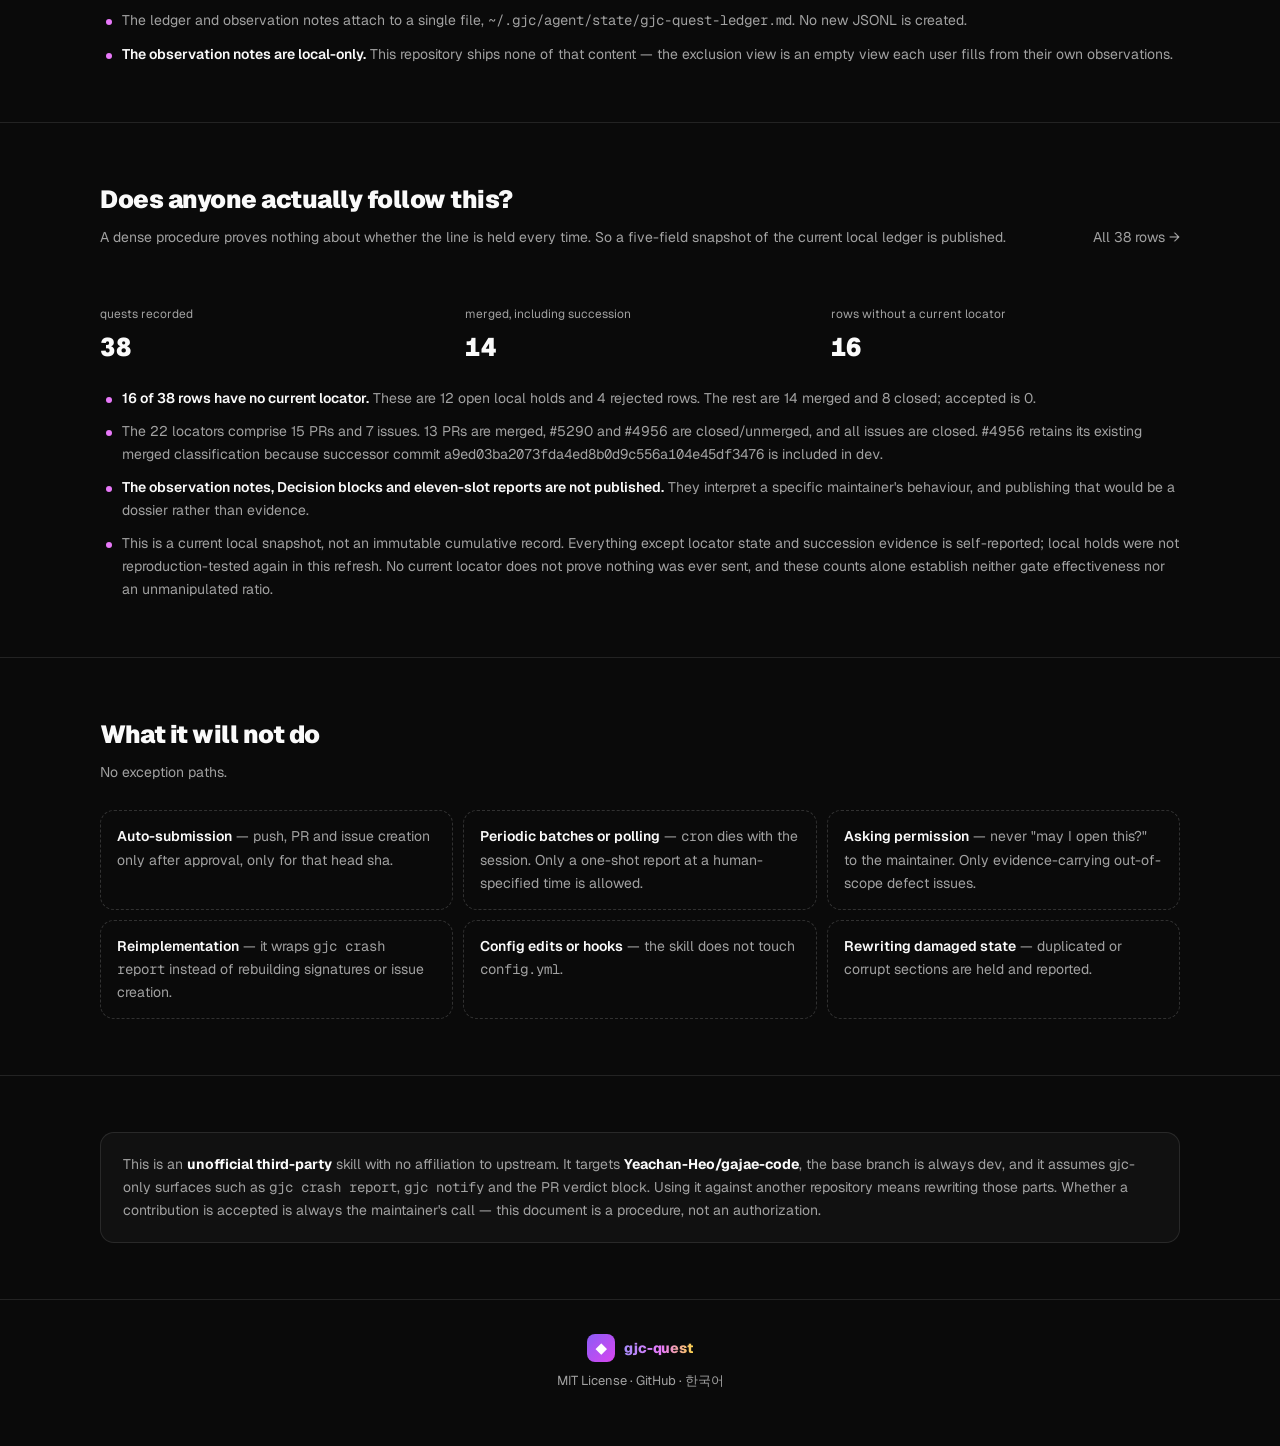
==== commit ce8d3cbd: "docs: refresh quest ledger snapshot for 2026-09-16" ====
--- a/site/en/index.html
+++ b/site/en/index.html
@@ -218,20 +218,20 @@
     <div class="sec-head">
       <div>
         <h2>Does anyone actually follow this?</h2>
-        <p>A dense procedure proves nothing about whether the line is held every time. So the ledger is published as-is.</p>
-      </div>
-      <a href="https://github.com/yazzang-homelab/gjc-quest/blob/main/LEDGER.md">All 25 rows →</a>
+        <p>A dense procedure proves nothing about whether the line is held every time. So a five-field snapshot of the current local ledger is published.</p>
+      </div>
+      <a href="https://github.com/yazzang-homelab/gjc-quest/blob/main/LEDGER.md">All 38 rows →</a>
     </div>
     <div class="stats" style="max-width:100%">
-      <div><div class="stat-k">quests recorded</div><div class="stat-v tabular">25</div></div>
-      <div><div class="stat-k">landed upstream</div><div class="stat-v tabular">5</div></div>
-      <div><div class="stat-k">never sent anywhere</div><div class="stat-v tabular">15</div></div>
+      <div><div class="stat-k">quests recorded</div><div class="stat-v tabular">38</div></div>
+      <div><div class="stat-k">merged, including succession</div><div class="stat-v tabular">14</div></div>
+      <div><div class="stat-k">rows without a current locator</div><div class="stat-v tabular">16</div></div>
     </div>
     <ul class="notes">
-      <li><b>15 of 25 never produced a remote object.</b> That is the number worth reading — rejected by the exclusion view, unreproducible on a clean HOME, or blocked behind a product decision. It is the evidence that the gates are not decoration.</li>
-      <li>The state of all 10 locators was re-derived from read-only <span class="mono">gh</span> at export time. That is the "no second authority in markdown" rule made visible.</li>
+      <li><b>16 of 38 rows have no current locator.</b> These are 12 open local holds and 4 rejected rows. The rest are 14 merged and 8 closed; accepted is 0.</li>
+      <li>The 22 locators comprise 15 PRs and 7 issues. 13 PRs are merged, #5290 and #4956 are closed/unmerged, and all issues are closed. #4956 retains its existing merged classification because successor commit <span class="mono">a9ed03ba2073fda4ed8b0d9c556a104e45df3476</span> is included in <span class="mono">dev</span>.</li>
       <li><b>The observation notes, Decision blocks and eleven-slot reports are not published.</b> They interpret a specific maintainer's behaviour, and publishing that would be a dossier rather than evidence.</li>
-      <li>Everything except locator state is self-reported. Nothing here proves a hold was honest — only that the ratio is not flattering-by-construction.</li>
+      <li>This is a current local snapshot, not an immutable cumulative record. Everything except locator state and succession evidence is self-reported; local holds were not reproduction-tested again in this refresh. No current locator does not prove nothing was ever sent, and these counts alone establish neither gate effectiveness nor an unmanipulated ratio.</li>
     </ul>
   </div>
 </section>
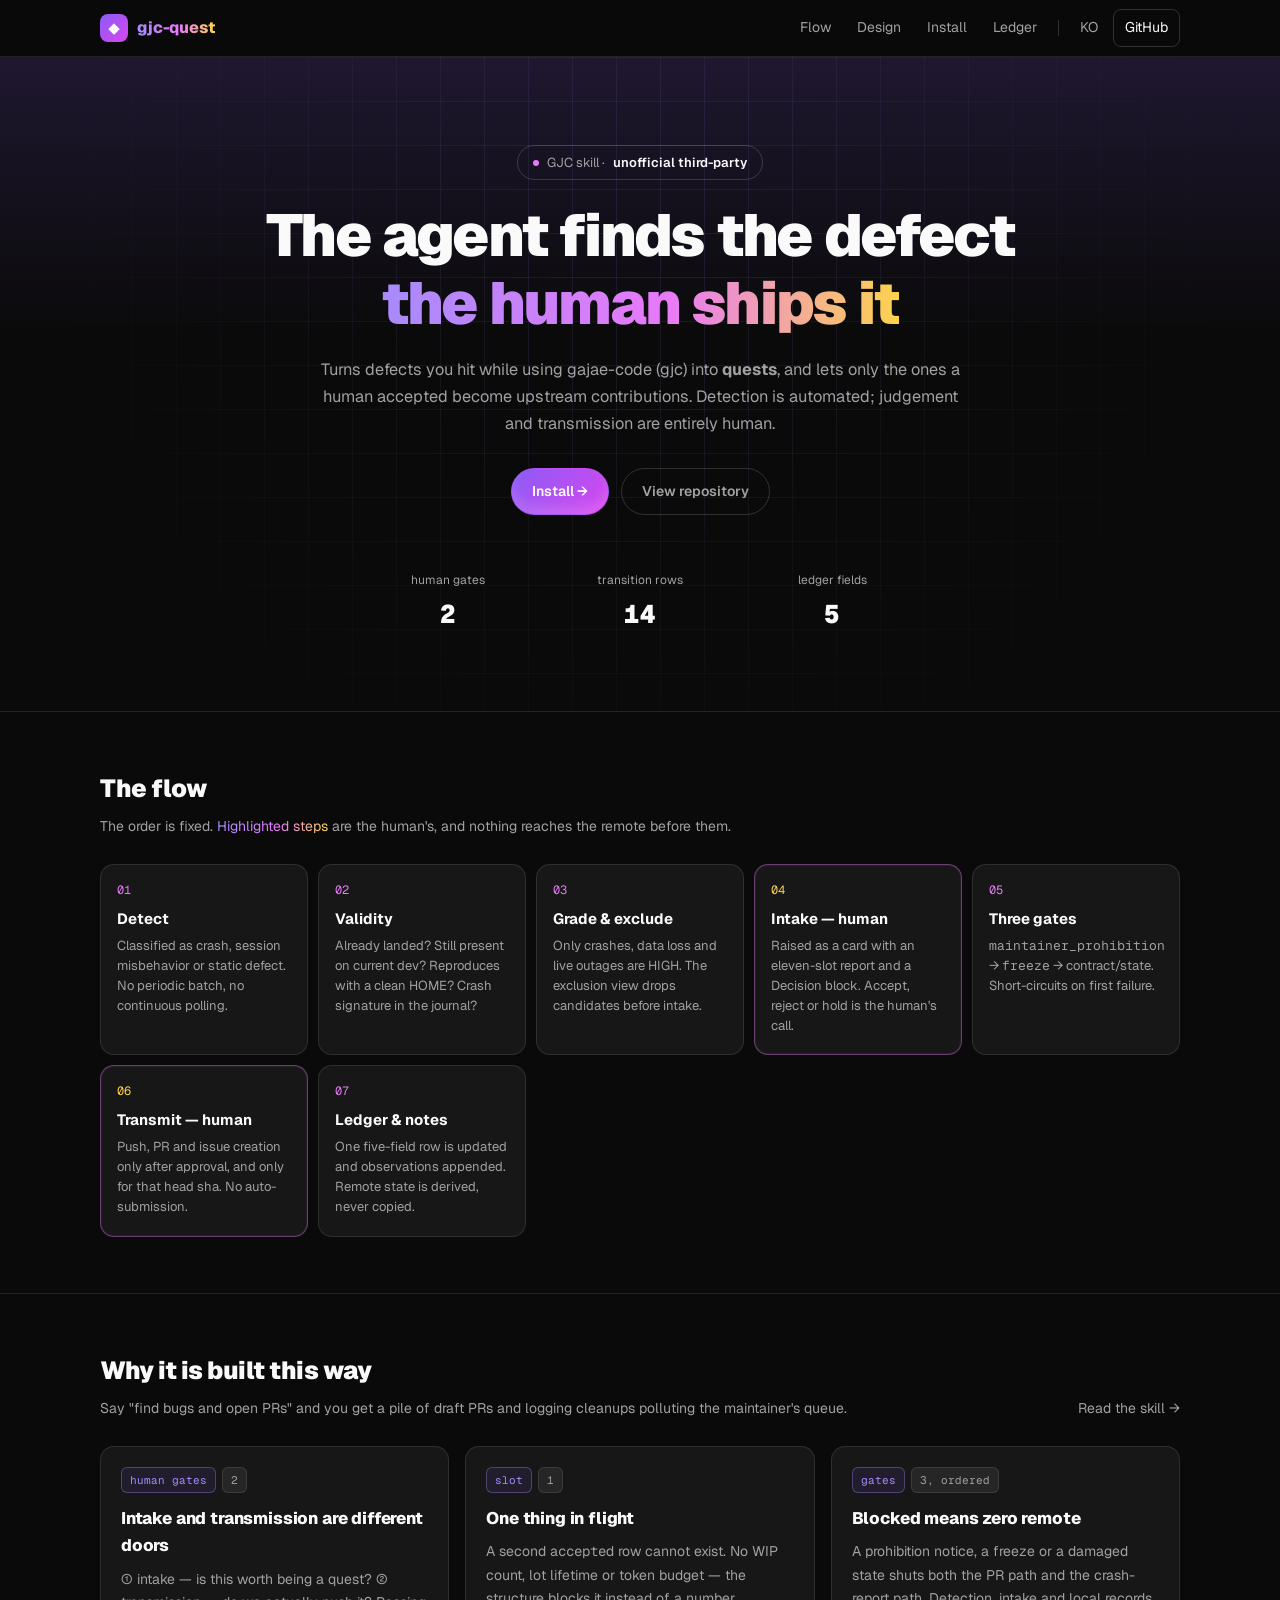
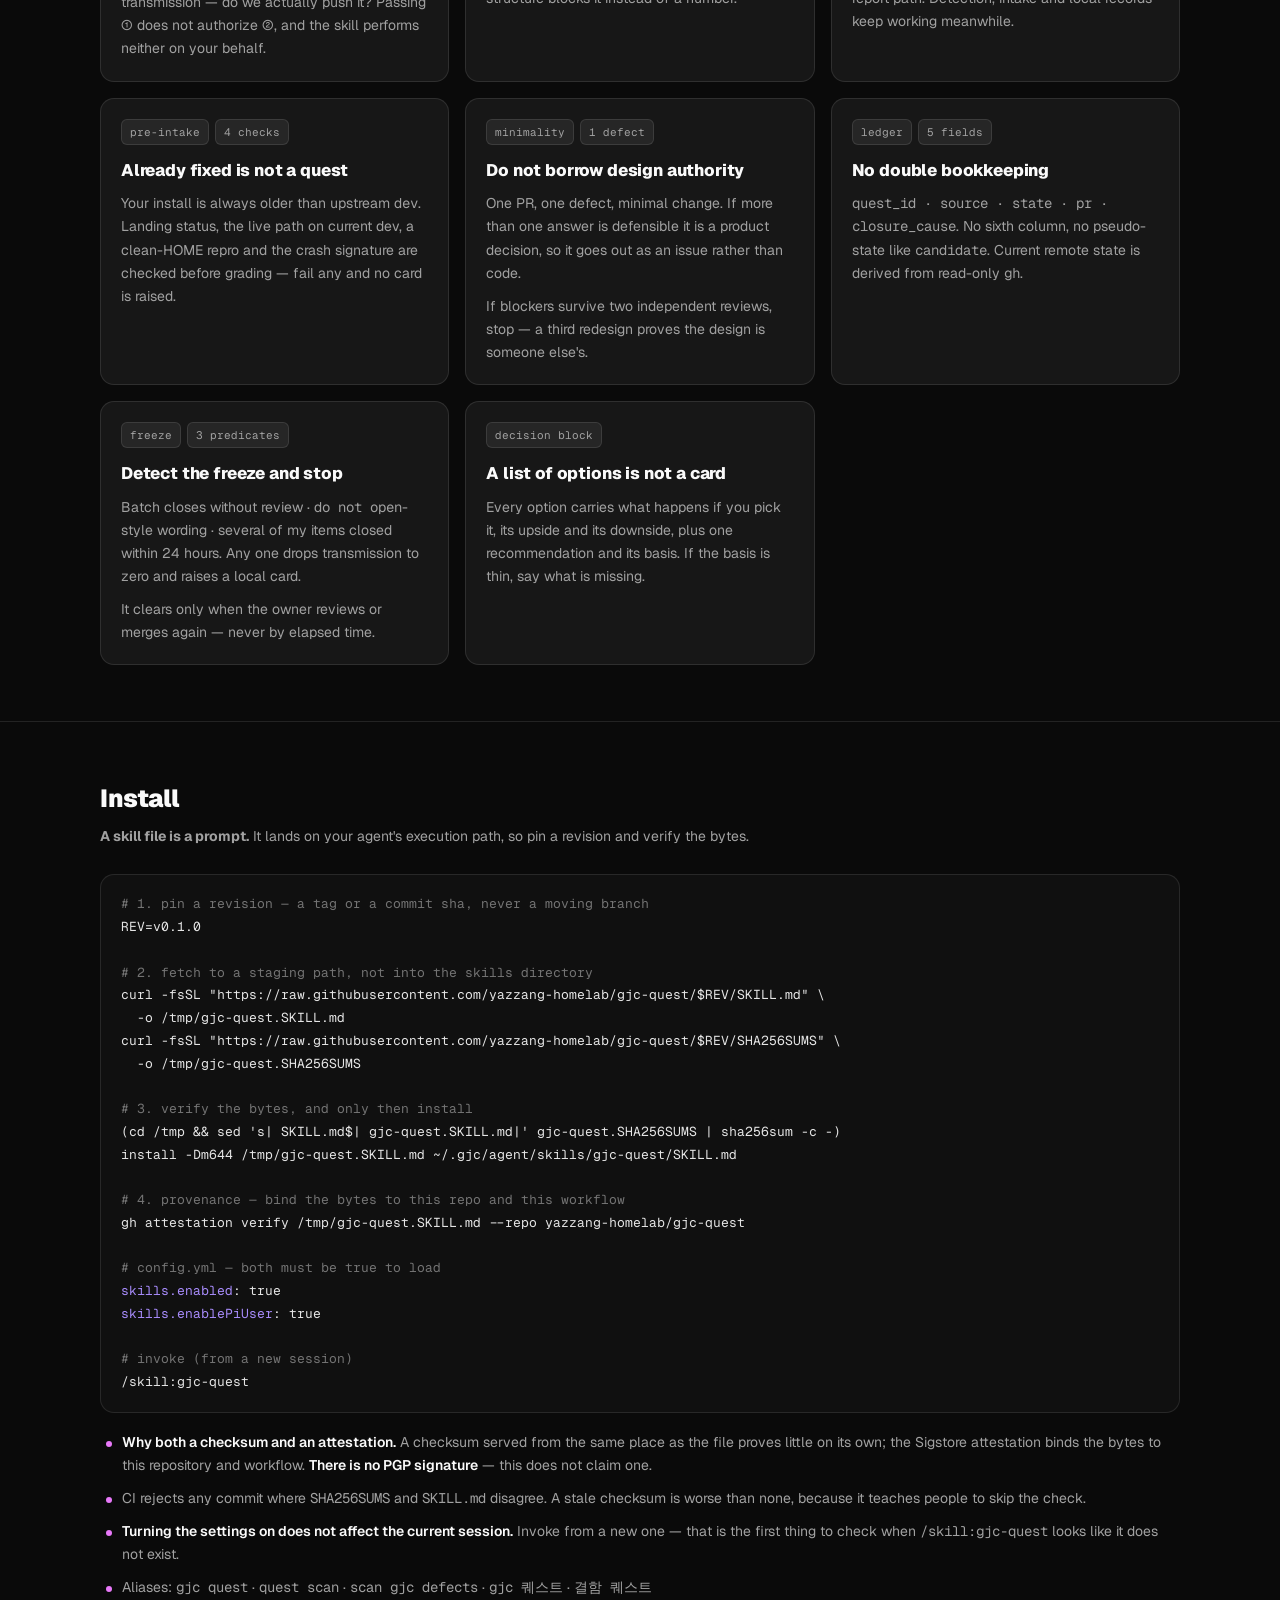
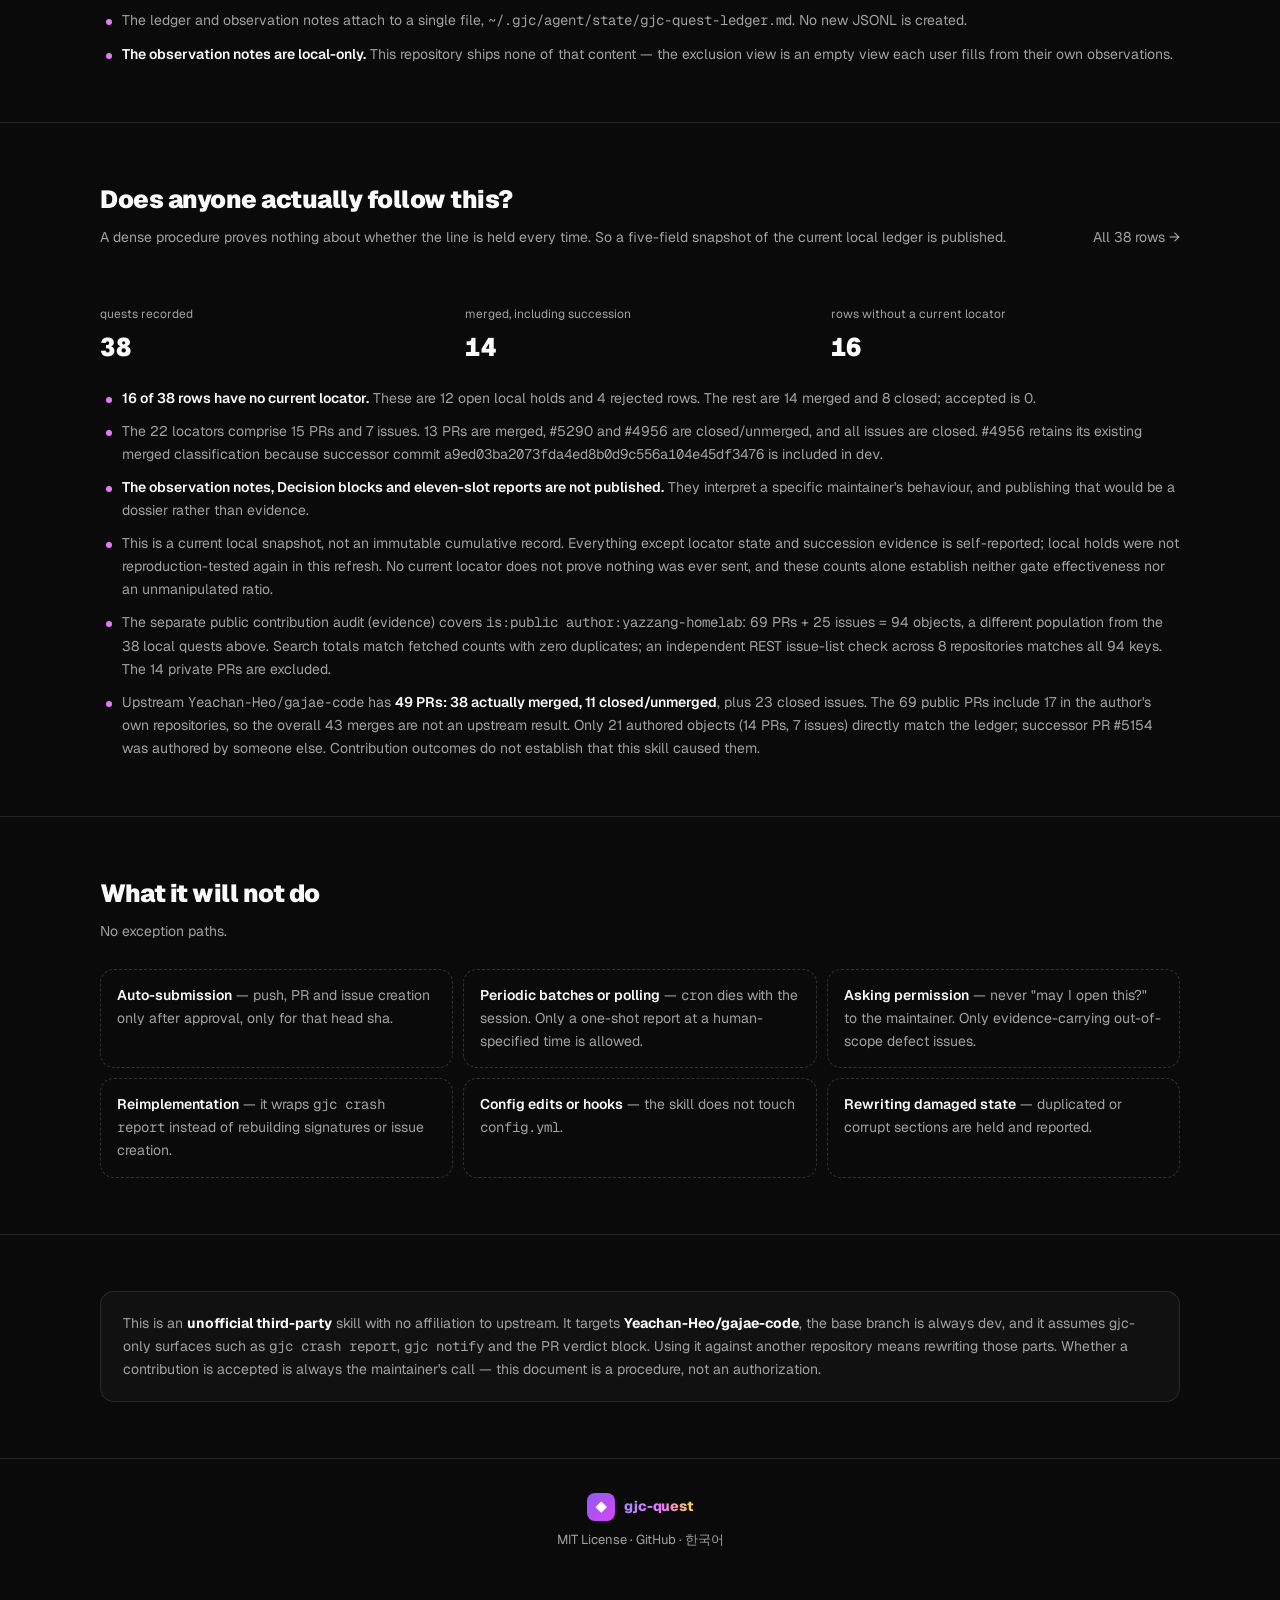
==== commit 91ab40f8: "docs: substantiate quest outcomes with a complete public contribution audit" ====
--- a/site/en/index.html
+++ b/site/en/index.html
@@ -232,6 +232,8 @@
       <li>The 22 locators comprise 15 PRs and 7 issues. 13 PRs are merged, #5290 and #4956 are closed/unmerged, and all issues are closed. #4956 retains its existing merged classification because successor commit <span class="mono">a9ed03ba2073fda4ed8b0d9c556a104e45df3476</span> is included in <span class="mono">dev</span>.</li>
       <li><b>The observation notes, Decision blocks and eleven-slot reports are not published.</b> They interpret a specific maintainer's behaviour, and publishing that would be a dossier rather than evidence.</li>
       <li>This is a current local snapshot, not an immutable cumulative record. Everything except locator state and succession evidence is self-reported; local holds were not reproduction-tested again in this refresh. No current locator does not prove nothing was ever sent, and these counts alone establish neither gate effectiveness nor an unmanipulated ratio.</li>
+      <li>The separate <a href="https://github.com/yazzang-homelab/gjc-quest/blob/main/CONTRIBUTIONS.md">public contribution audit</a> (<a href="https://github.com/yazzang-homelab/gjc-quest/blob/main/evidence/2026-09-16-contributions.json">evidence</a>) covers <span class="mono">is:public author:yazzang-homelab</span>: 69 PRs + 25 issues = 94 objects, a different population from the 38 local quests above. Search totals match fetched counts with zero duplicates; an independent REST issue-list check across 8 repositories matches all 94 keys. The 14 private PRs are excluded.</li>
+      <li>Upstream <span class="mono">Yeachan-Heo/gajae-code</span> has <b>49 PRs: 38 actually merged, 11 closed/unmerged</b>, plus 23 closed issues. The 69 public PRs include 17 in the author's own repositories, so the overall 43 merges are not an upstream result. Only 21 authored objects (14 PRs, 7 issues) directly match the ledger; successor PR #5154 was authored by someone else. Contribution outcomes do not establish that this skill caused them.</li>
     </ul>
   </div>
 </section>
